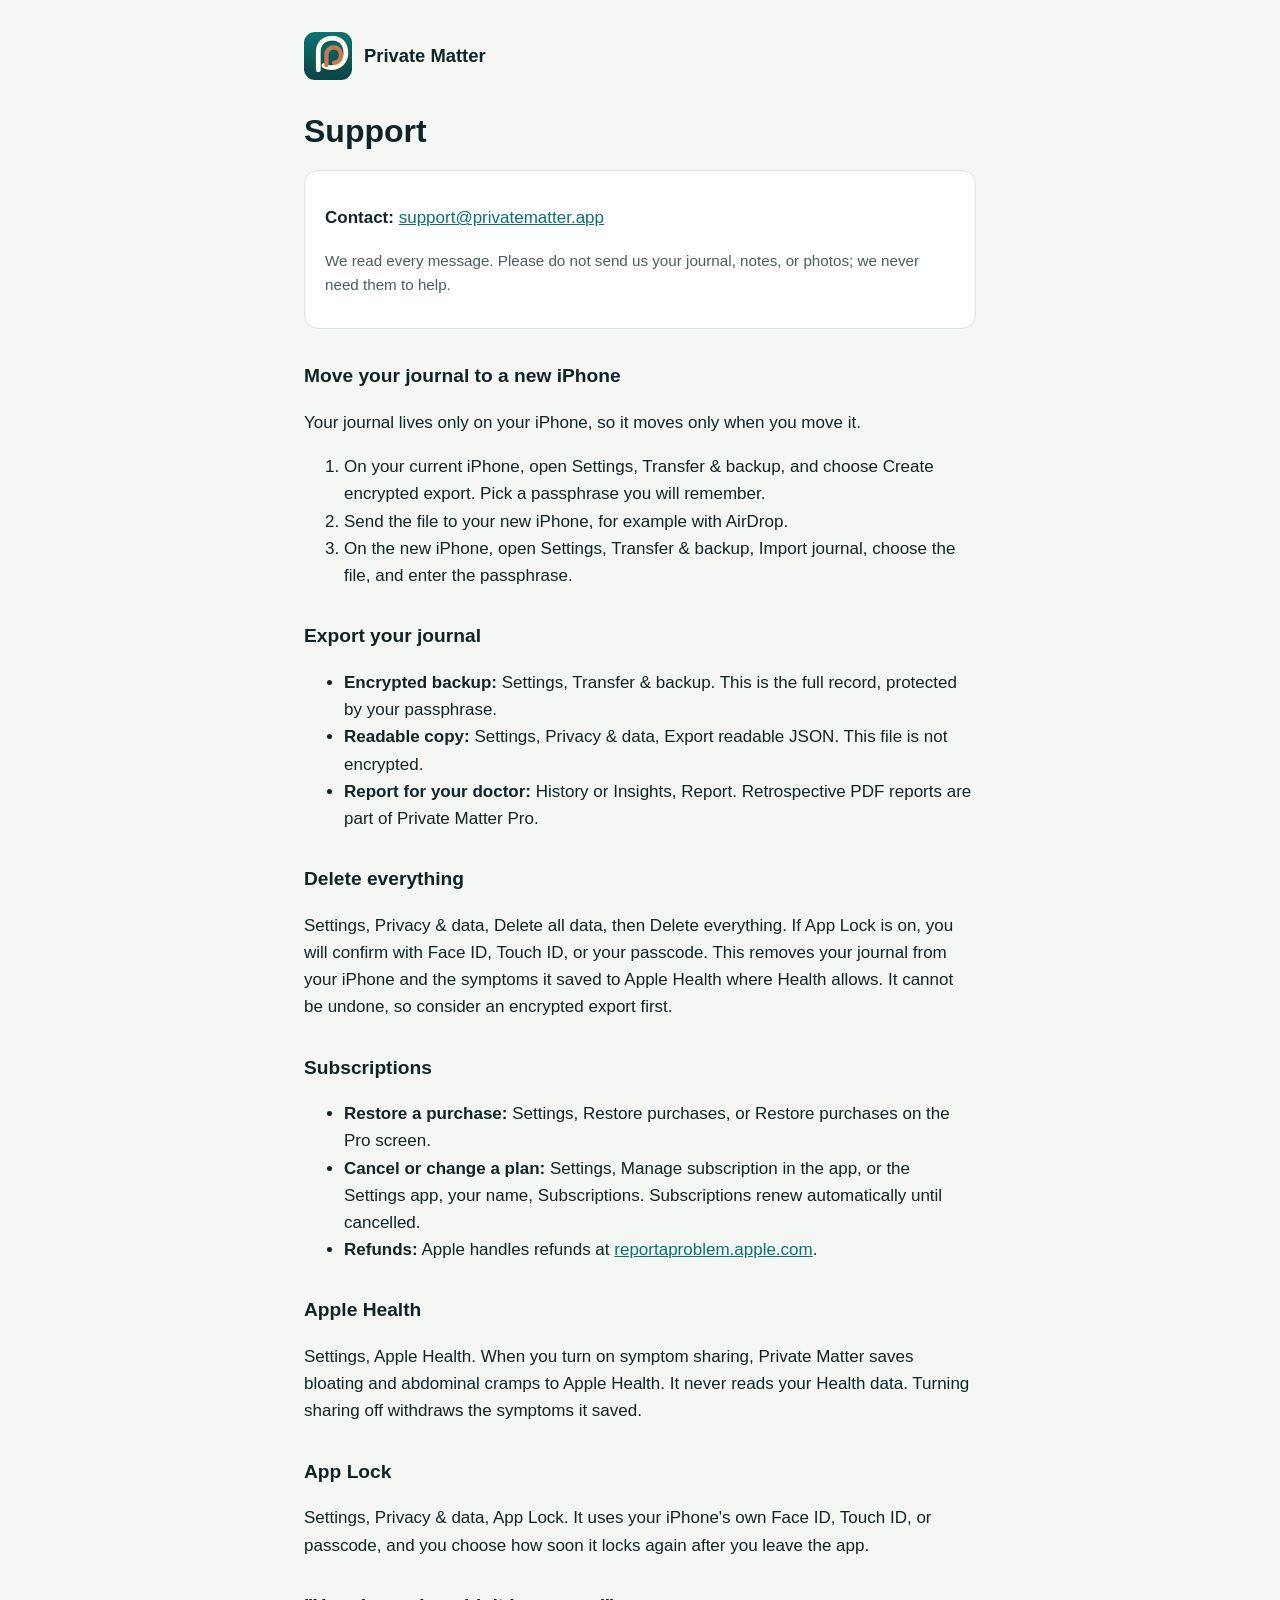
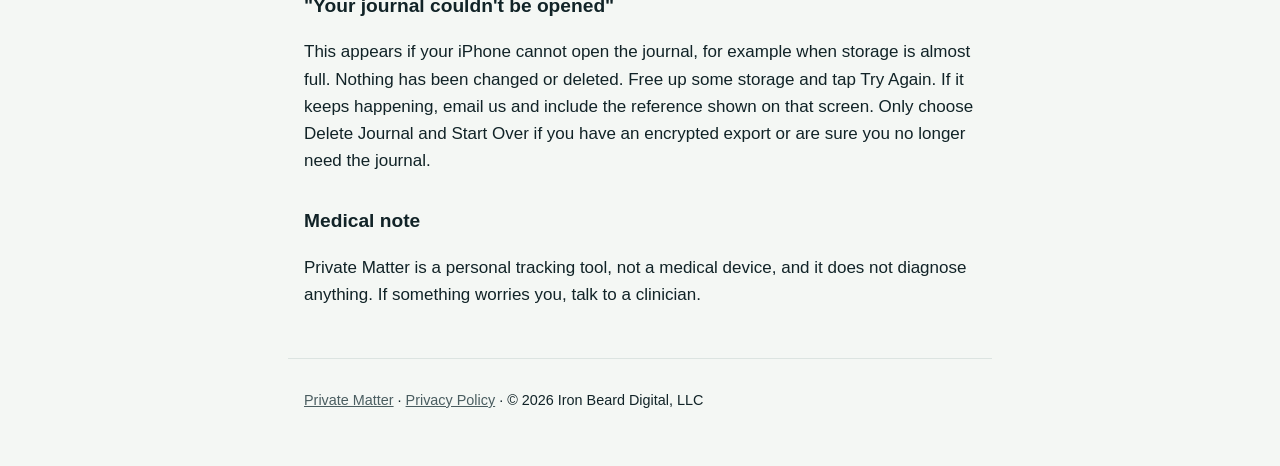
==== support/index.html @ 6b0c0ba8 "Privacy Policy and Support pages for Private Matter Home, /privacy/, and /support/ as plain HTML wit" ====
<!doctype html>
<html lang="en">
<head>
  <meta charset="utf-8">
  <meta name="viewport" content="width=device-width, initial-scale=1">
  <title>Support, Private Matter</title>
  <meta name="description" content="Help with Private Matter: moving to a new iPhone, exporting, deleting your data, subscriptions, and Apple Health.">
  <link rel="icon" href="../favicon.png">
  <link rel="apple-touch-icon" href="../apple-touch-icon.png">
  <link rel="stylesheet" href="../style.css">
</head>
<body>
  <header>
    <img src="../icon.png" alt="" width="48" height="48">
    <a href="../">Private Matter</a>
  </header>
  <main>
    <h1>Support</h1>
    <div class="card">
      <p><strong>Contact:</strong> <a href="mailto:support@privatematter.app">support@privatematter.app</a></p>
      <p class="meta">We read every message. Please do not send us your journal, notes, or photos; we never need them to help.</p>
    </div>

    <h2>Move your journal to a new iPhone</h2>
    <p>Your journal lives only on your iPhone, so it moves only when you move it.</p>
    <ol>
      <li>On your current iPhone, open Settings, Transfer &amp; backup, and choose Create encrypted export. Pick a passphrase you will remember.</li>
      <li>Send the file to your new iPhone, for example with AirDrop.</li>
      <li>On the new iPhone, open Settings, Transfer &amp; backup, Import journal, choose the file, and enter the passphrase.</li>
    </ol>

    <h2>Export your journal</h2>
    <ul>
      <li><strong>Encrypted backup:</strong> Settings, Transfer &amp; backup. This is the full record, protected by your passphrase.</li>
      <li><strong>Readable copy:</strong> Settings, Privacy &amp; data, Export readable JSON. This file is not encrypted.</li>
      <li><strong>Report for your doctor:</strong> History or Insights, Report. Retrospective PDF reports are part of Private Matter Pro.</li>
    </ul>

    <h2>Delete everything</h2>
    <p>Settings, Privacy &amp; data, Delete all data, then Delete everything. If App Lock is on, you will confirm with Face ID, Touch ID, or your passcode. This removes your journal from your iPhone and the symptoms it saved to Apple Health where Health allows. It cannot be undone, so consider an encrypted export first.</p>

    <h2>Subscriptions</h2>
    <ul>
      <li><strong>Restore a purchase:</strong> Settings, Restore purchases, or Restore purchases on the Pro screen.</li>
      <li><strong>Cancel or change a plan:</strong> Settings, Manage subscription in the app, or the Settings app, your name, Subscriptions. Subscriptions renew automatically until cancelled.</li>
      <li><strong>Refunds:</strong> Apple handles refunds at <a href="https://reportaproblem.apple.com">reportaproblem.apple.com</a>.</li>
    </ul>

    <h2>Apple Health</h2>
    <p>Settings, Apple Health. When you turn on symptom sharing, Private Matter saves bloating and abdominal cramps to Apple Health. It never reads your Health data. Turning sharing off withdraws the symptoms it saved.</p>

    <h2>App Lock</h2>
    <p>Settings, Privacy &amp; data, App Lock. It uses your iPhone's own Face ID, Touch ID, or passcode, and you choose how soon it locks again after you leave the app.</p>

    <h2>"Your journal couldn't be opened"</h2>
    <p>This appears if your iPhone cannot open the journal, for example when storage is almost full. Nothing has been changed or deleted. Free up some storage and tap Try Again. If it keeps happening, email us and include the reference shown on that screen. Only choose Delete Journal and Start Over if you have an encrypted export or are sure you no longer need the journal.</p>

    <h2>Medical note</h2>
    <p>Private Matter is a personal tracking tool, not a medical device, and it does not diagnose anything. If something worries you, talk to a clinician.</p>
  </main>
  <footer>
    <p><a href="../">Private Matter</a> &middot; <a href="../privacy/">Privacy Policy</a> &middot; &copy; 2026 Iron Beard Digital, LLC</p>
  </footer>
</body>
</html>
---- style.css ----
:root {
  --bg: #F4F7F4;
  --surface: #FFFFFF;
  --text: #112327;
  --muted: #4A5D60;
  --accent: #0B716C;
  --rule: #DCE4E1;
  color-scheme: light dark;
}

@media (prefers-color-scheme: dark) {
  :root {
    --bg: #061B1B;
    --surface: #0D2A2A;
    --text: #EEF4F2;
    --muted: #A9BDB9;
    --accent: #7DD7C3;
    --rule: #1E3B3A;
  }
}

* { box-sizing: border-box; }

body {
  margin: 0;
  background: var(--bg);
  color: var(--text);
  font: 17px/1.6 -apple-system, BlinkMacSystemFont, "Segoe UI", Roboto, Helvetica, Arial, sans-serif;
  -webkit-text-size-adjust: 100%;
}

header, main, footer {
  max-width: 44rem;
  margin: 0 auto;
  padding: 0 1rem;
}

header {
  display: flex;
  align-items: center;
  gap: 0.75rem;
  padding-top: 2rem;
  padding-bottom: 1rem;
}

header img { width: 48px; height: 48px; border-radius: 11px; }
header a { color: var(--text); text-decoration: none; font-weight: 600; font-size: 1.15rem; }

main { padding-bottom: 2rem; }

h1 { font-size: 2rem; line-height: 1.2; margin: 1rem 0 0.5rem; }
h2 { font-size: 1.2rem; margin: 2rem 0 0.4rem; }
p, li { color: var(--text); }
.meta { color: var(--muted); font-size: 0.95rem; }
.lede { font-size: 1.15rem; }

a { color: var(--accent); }
a:focus-visible { outline: 3px solid var(--accent); outline-offset: 2px; border-radius: 3px; }

.card {
  background: var(--surface);
  border: 1px solid var(--rule);
  border-radius: 14px;
  padding: 1rem 1.25rem;
  margin: 1.25rem 0;
}

nav ul { list-style: none; padding: 0; margin: 1.5rem 0; display: flex; flex-wrap: wrap; gap: 0.75rem 1.5rem; }

footer {
  border-top: 1px solid var(--rule);
  padding-top: 1rem;
  padding-bottom: 2.5rem;
  color: var(--muted);
  font-size: 0.9rem;
}

footer a { color: var(--muted); }
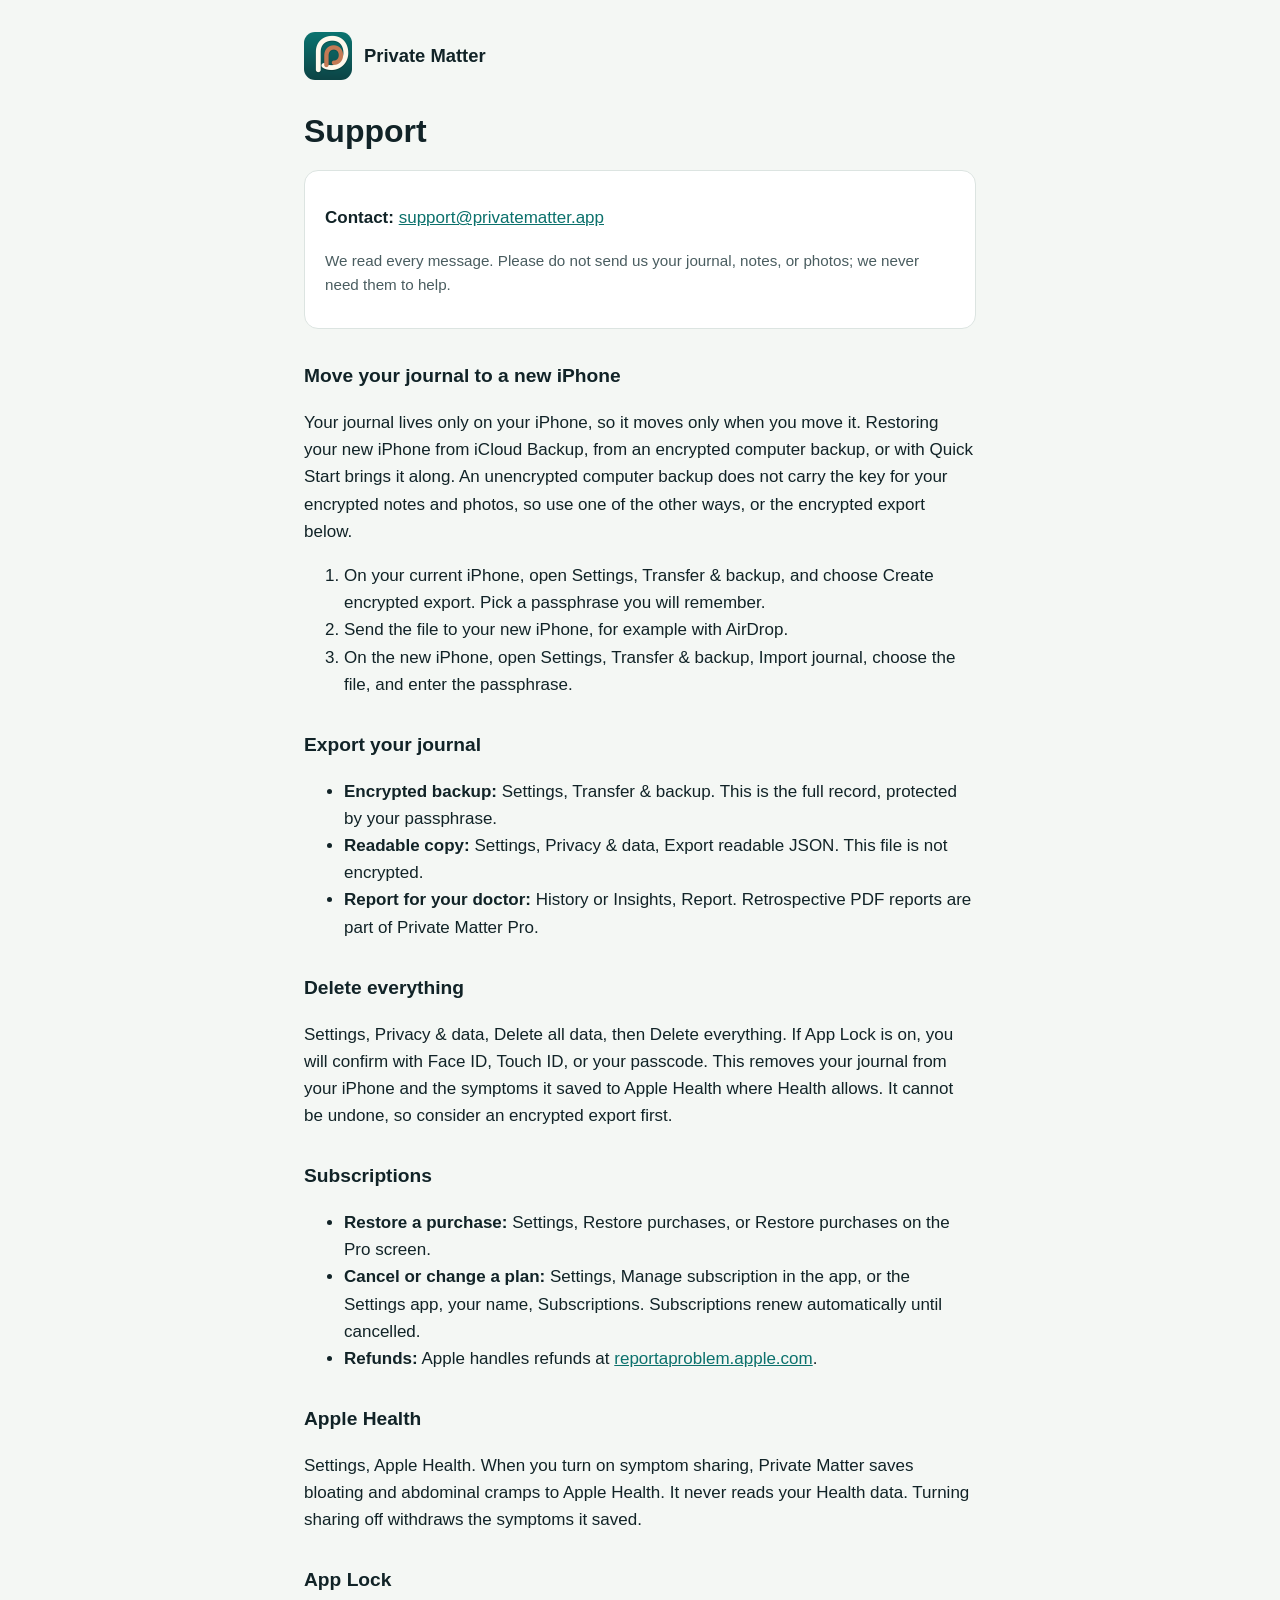
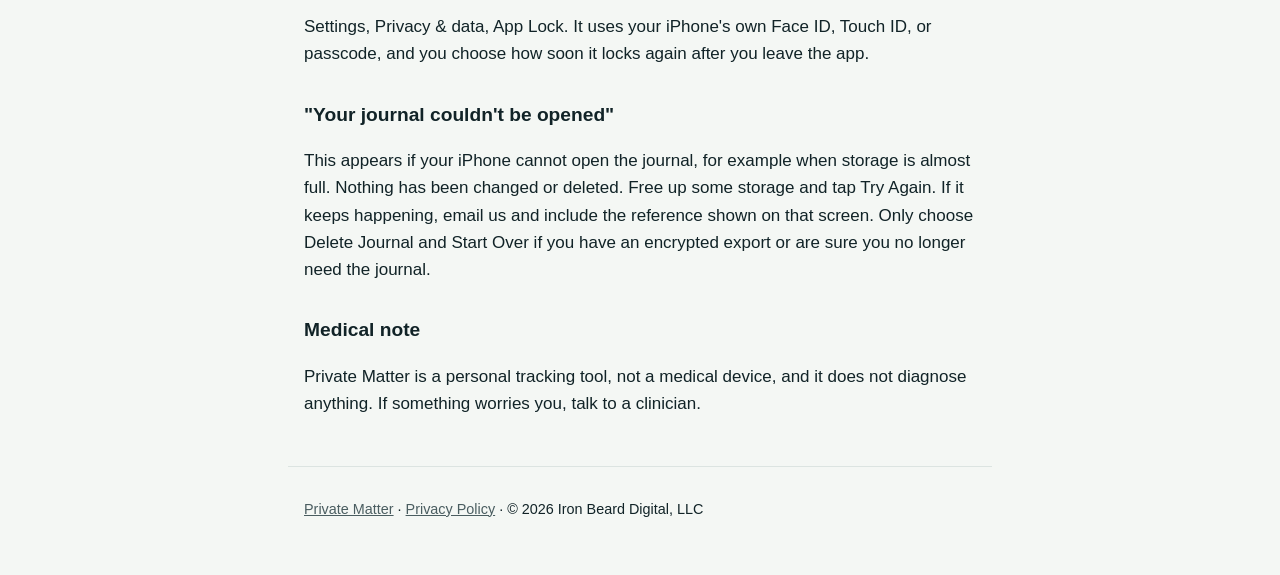
==== commit b8596f41: "Describe on-device encryption of notes and photos, and what each backup kind restores" ====
--- a/support/index.html
+++ b/support/index.html
@@ -22,7 +22,7 @@
     </div>
 
     <h2>Move your journal to a new iPhone</h2>
-    <p>Your journal lives only on your iPhone, so it moves only when you move it.</p>
+    <p>Your journal lives only on your iPhone, so it moves only when you move it. Restoring your new iPhone from iCloud Backup, from an encrypted computer backup, or with Quick Start brings it along. An unencrypted computer backup does not carry the key for your encrypted notes and photos, so use one of the other ways, or the encrypted export below.</p>
     <ol>
       <li>On your current iPhone, open Settings, Transfer &amp; backup, and choose Create encrypted export. Pick a passphrase you will remember.</li>
       <li>Send the file to your new iPhone, for example with AirDrop.</li>
